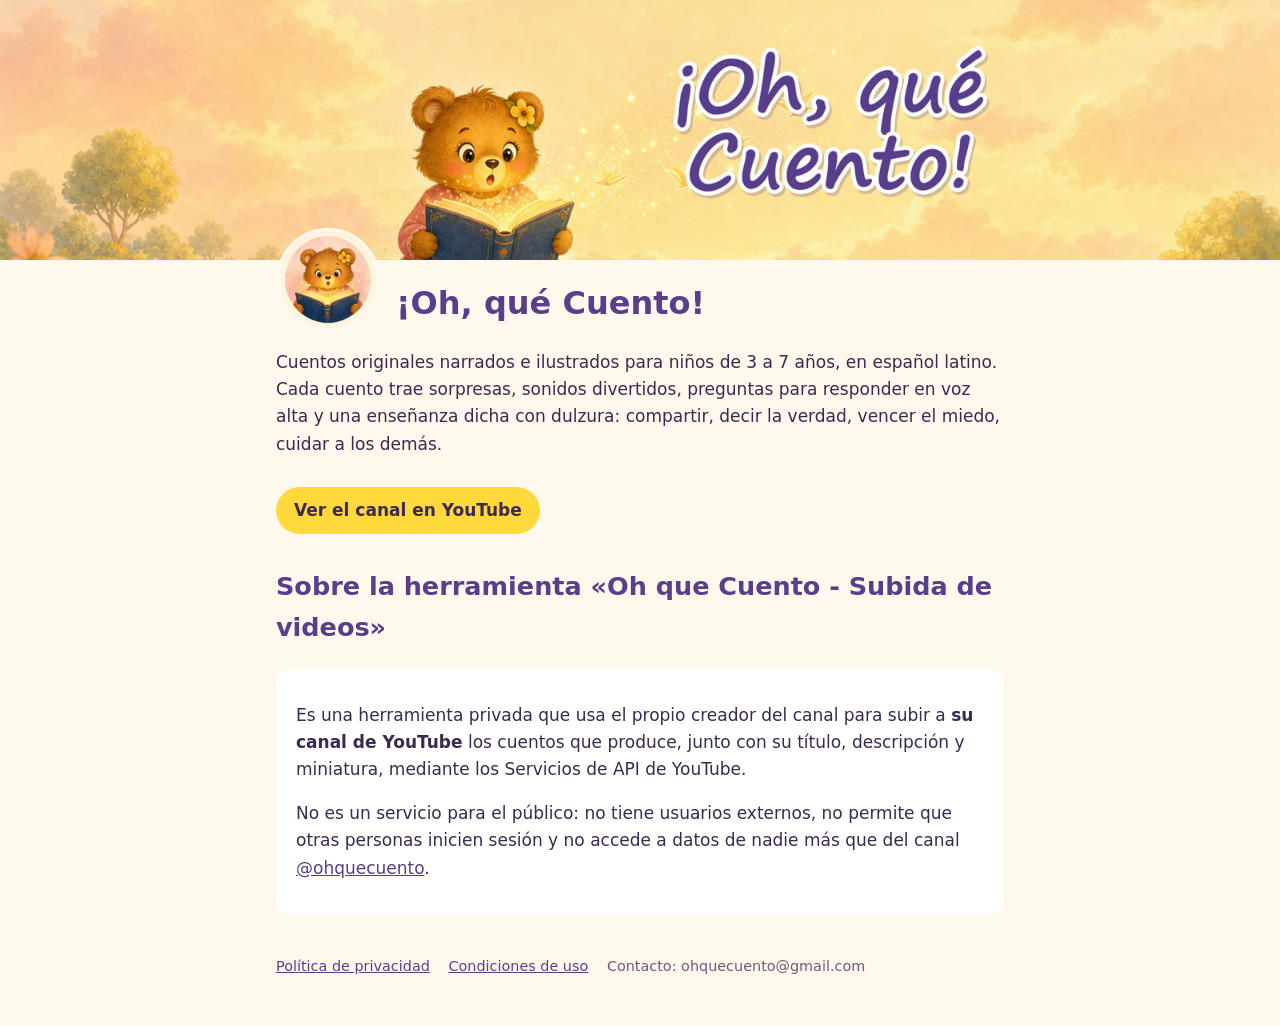
==== index.html @ 2a4a2ed5 "Sitio del canal: portada, privacidad y condiciones" ====
<!doctype html>
<html lang="es">
<head>
  <meta charset="utf-8">
  <meta name="viewport" content="width=device-width, initial-scale=1">
  <title>¡Oh, qué Cuento!</title>
  <meta name="description" content="Cuentos originales narrados e ilustrados para niños de 3 a 7 años, en español latino.">
  <link rel="icon" href="logo.png">
  <link rel="stylesheet" href="estilo.css">
</head>
<body>
  <img class="banner" src="banner.jpg" alt="La osita de ¡Oh, qué Cuento! leyendo un libro en una colina">
  <main>
    <div class="cabecera">
      <img src="logo.png" alt="Logo de ¡Oh, qué Cuento!">
      <h1>¡Oh, qué Cuento!</h1>
    </div>
    <p>Cuentos originales narrados e ilustrados para niños de 3 a 7 años, en español latino.
      Cada cuento trae sorpresas, sonidos divertidos, preguntas para responder en voz alta y
      una enseñanza dicha con dulzura: compartir, decir la verdad, vencer el miedo, cuidar a los demás.</p>
    <a class="boton" href="https://www.youtube.com/@ohquecuento">Ver el canal en YouTube</a>

    <h2>Sobre la herramienta «Oh que Cuento - Subida de videos»</h2>
    <div class="tarjeta">
      <p>Es una herramienta privada que usa el propio creador del canal para subir a
        <strong>su canal de YouTube</strong> los cuentos que produce, junto con su título,
        descripción y miniatura, mediante los Servicios de API de YouTube.</p>
      <p>No es un servicio para el público: no tiene usuarios externos, no permite que otras
        personas inicien sesión y no accede a datos de nadie más que del canal
        <a href="https://www.youtube.com/@ohquecuento">@ohquecuento</a>.</p>
    </div>

    <footer>
      <a href="privacidad.html">Política de privacidad</a>
      <a href="condiciones.html">Condiciones de uso</a>
      <span>Contacto: ohquecuento@gmail.com</span>
    </footer>
  </main>
</body>
</html>
---- estilo.css ----
:root {
  --fondo: #fff8ec;
  --texto: #3b2a4f;
  --suave: #6b5a7d;
  --acento: #5a3e8c;
  --amarillo: #ffd93b;
  --tarjeta: #ffffff;
}
@media (prefers-color-scheme: dark) {
  :root {
    --fondo: #1f1a29;
    --texto: #f3ecff;
    --suave: #c9bddb;
    --acento: #c9a8ff;
    --tarjeta: #2a2338;
  }
}
* { box-sizing: border-box; }
body {
  margin: 0;
  background: var(--fondo);
  color: var(--texto);
  font: 17px/1.6 system-ui, -apple-system, "Segoe UI", Roboto, sans-serif;
}
.banner { width: 100%; max-height: 260px; object-fit: cover; display: block; }
main { max-width: 760px; margin: 0 auto; padding: 24px 16px 48px; }
.cabecera { display: flex; align-items: center; gap: 16px; margin-top: -56px; }
.cabecera img { width: 104px; height: 104px; border-radius: 50%; border: 4px solid var(--fondo); background: var(--fondo); }
h1 { margin: 48px 0 0; font-size: 2rem; color: var(--acento); }
h2 { color: var(--acento); margin-top: 2rem; }
a { color: var(--acento); }
.boton {
  display: inline-block; margin-top: 12px; padding: 10px 18px; border-radius: 999px;
  background: var(--amarillo); color: #3b2a4f; font-weight: 700; text-decoration: none;
}
.tarjeta { background: var(--tarjeta); border-radius: 16px; padding: 16px 20px; margin-top: 16px; }
footer { margin-top: 40px; font-size: 0.9rem; color: var(--suave); }
footer a { margin-right: 14px; }
@media (max-width: 520px) {
  .cabecera { flex-direction: column; align-items: flex-start; margin-top: -48px; }
  h1 { margin-top: 0; }
}
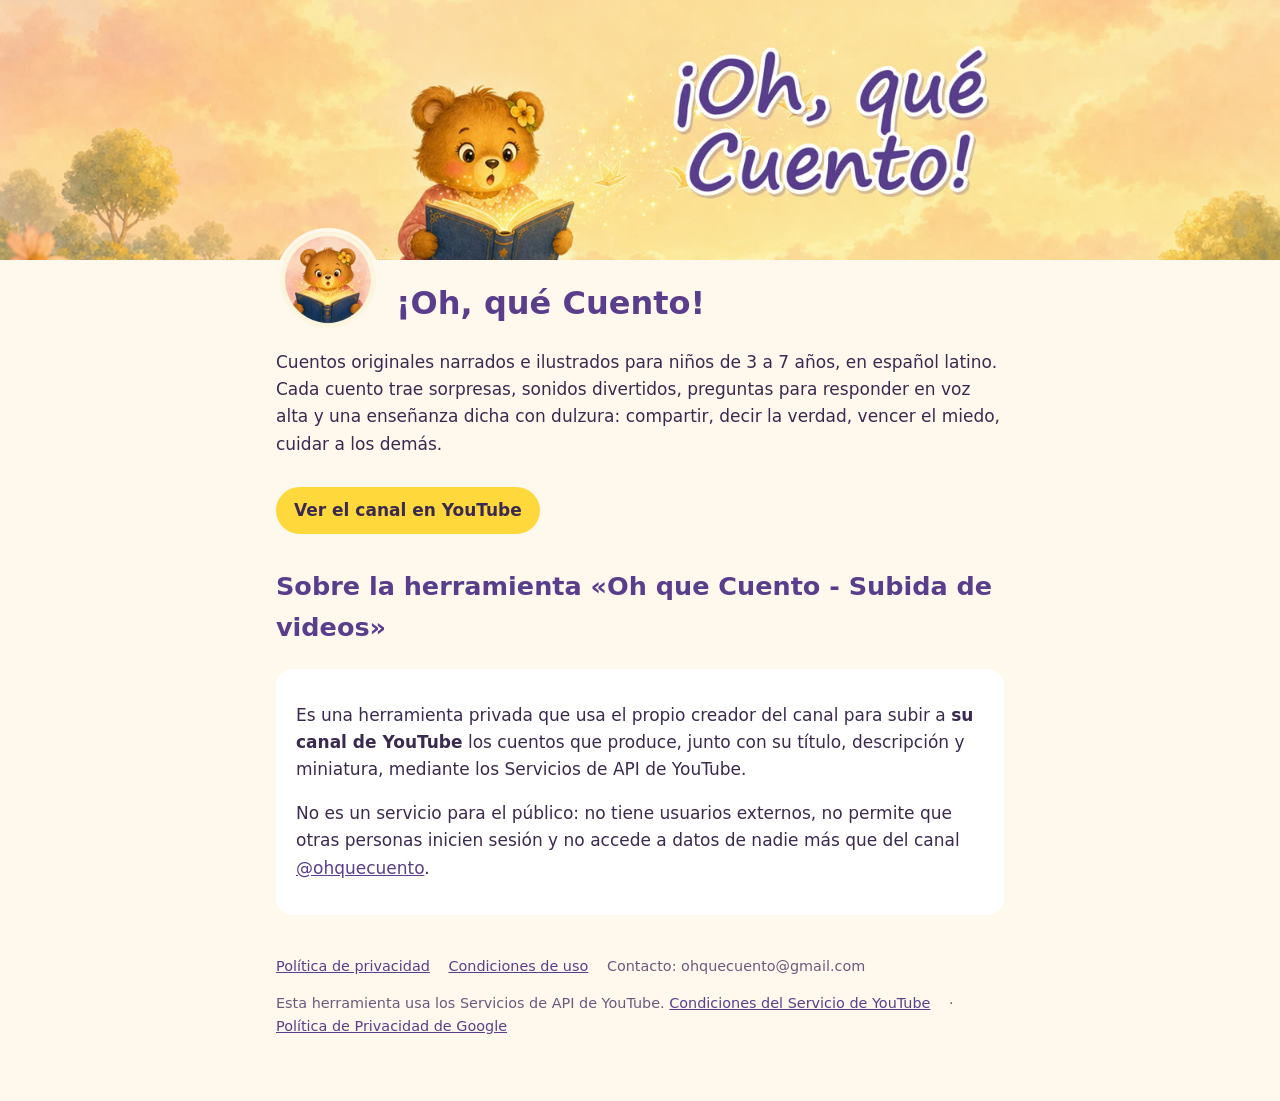
==== commit 38c6ad82: "Privacidad: secciones de YouTube y eliminación de datos" ====
--- a/index.html
+++ b/index.html
@@ -3,6 +3,7 @@
 <head>
   <meta charset="utf-8">
   <meta name="viewport" content="width=device-width, initial-scale=1">
+  <meta name="google-site-verification" content="EWgUcuRinA0sjQncfVn5P4TK1l71SepmMtPO2A5rj2M" />
   <title>¡Oh, qué Cuento!</title>
   <meta name="description" content="Cuentos originales narrados e ilustrados para niños de 3 a 7 años, en español latino.">
   <link rel="icon" href="logo.png">
@@ -34,6 +35,9 @@
       <a href="privacidad.html">Política de privacidad</a>
       <a href="condiciones.html">Condiciones de uso</a>
       <span>Contacto: ohquecuento@gmail.com</span>
+      <p>Esta herramienta usa los Servicios de API de YouTube.
+        <a href="https://www.youtube.com/t/terms">Condiciones del Servicio de YouTube</a> ·
+        <a href="https://policies.google.com/privacy">Política de Privacidad de Google</a></p>
     </footer>
   </main>
 </body>
